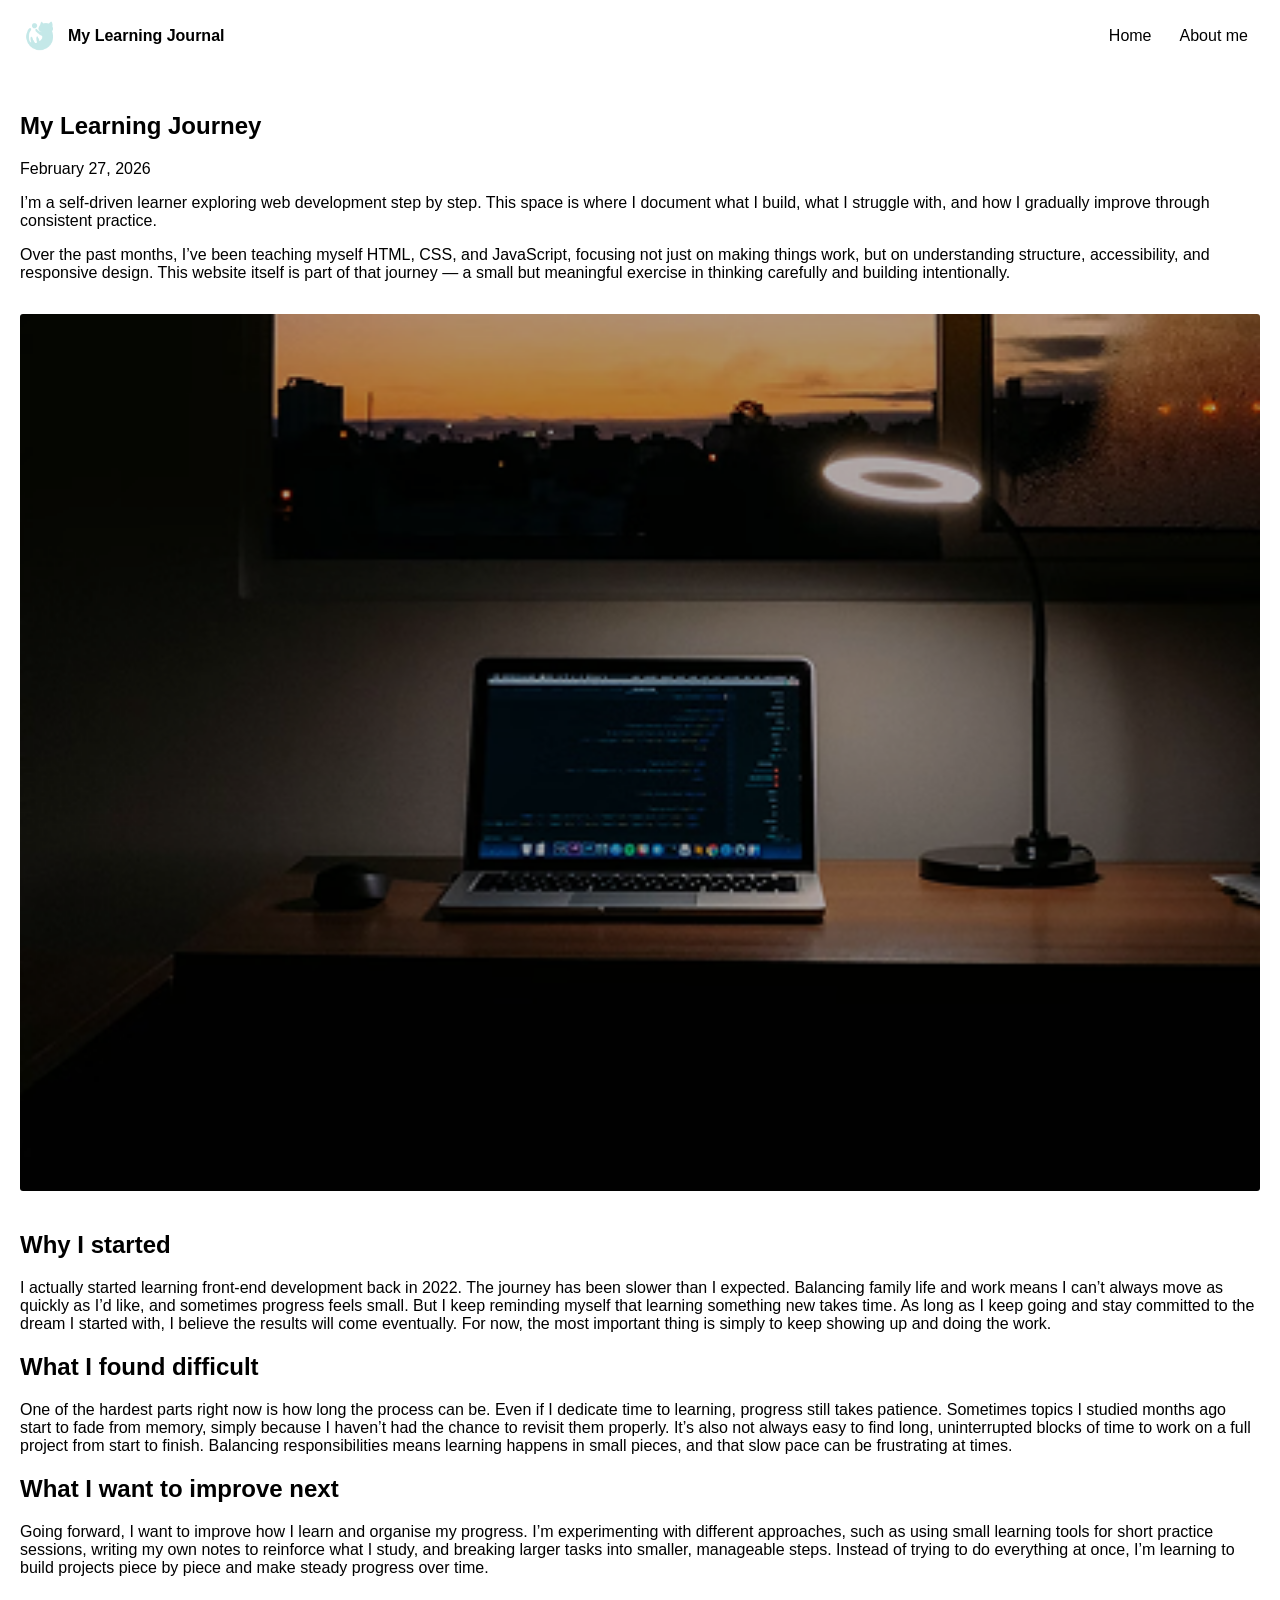
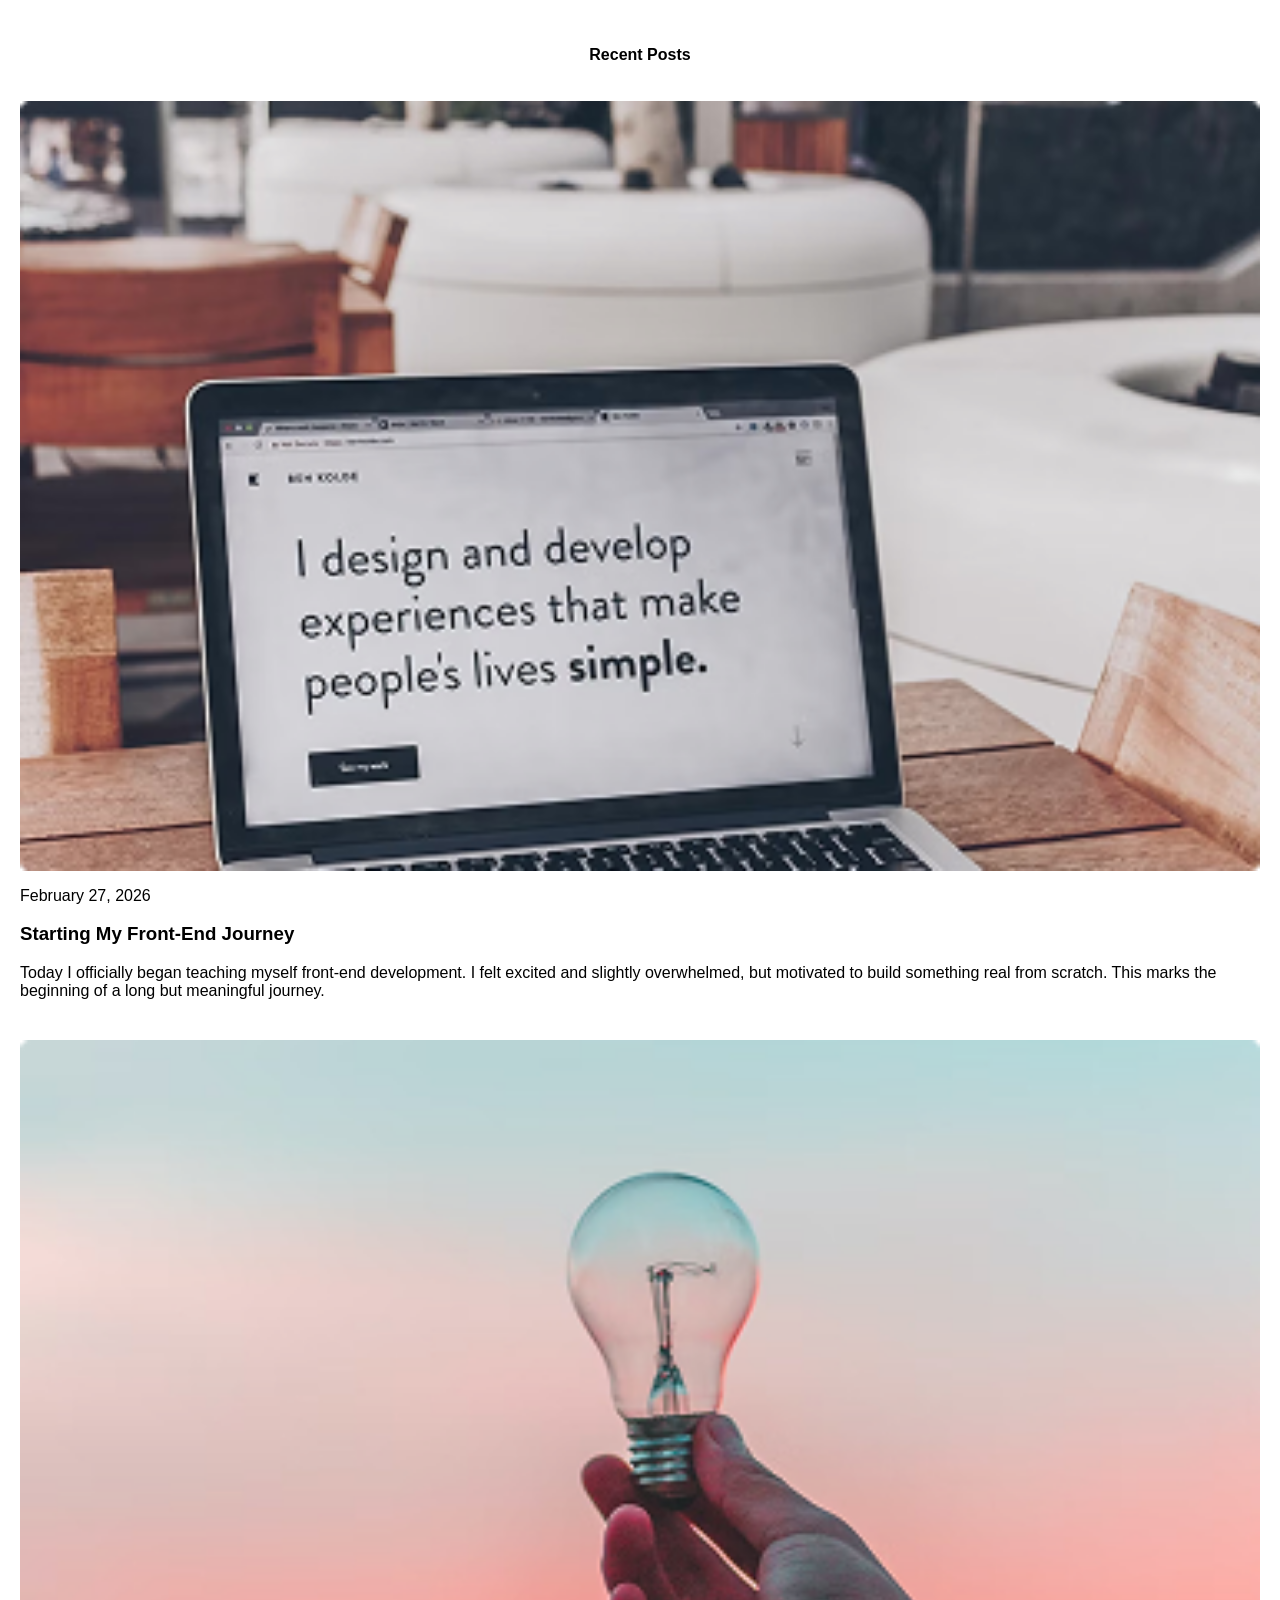
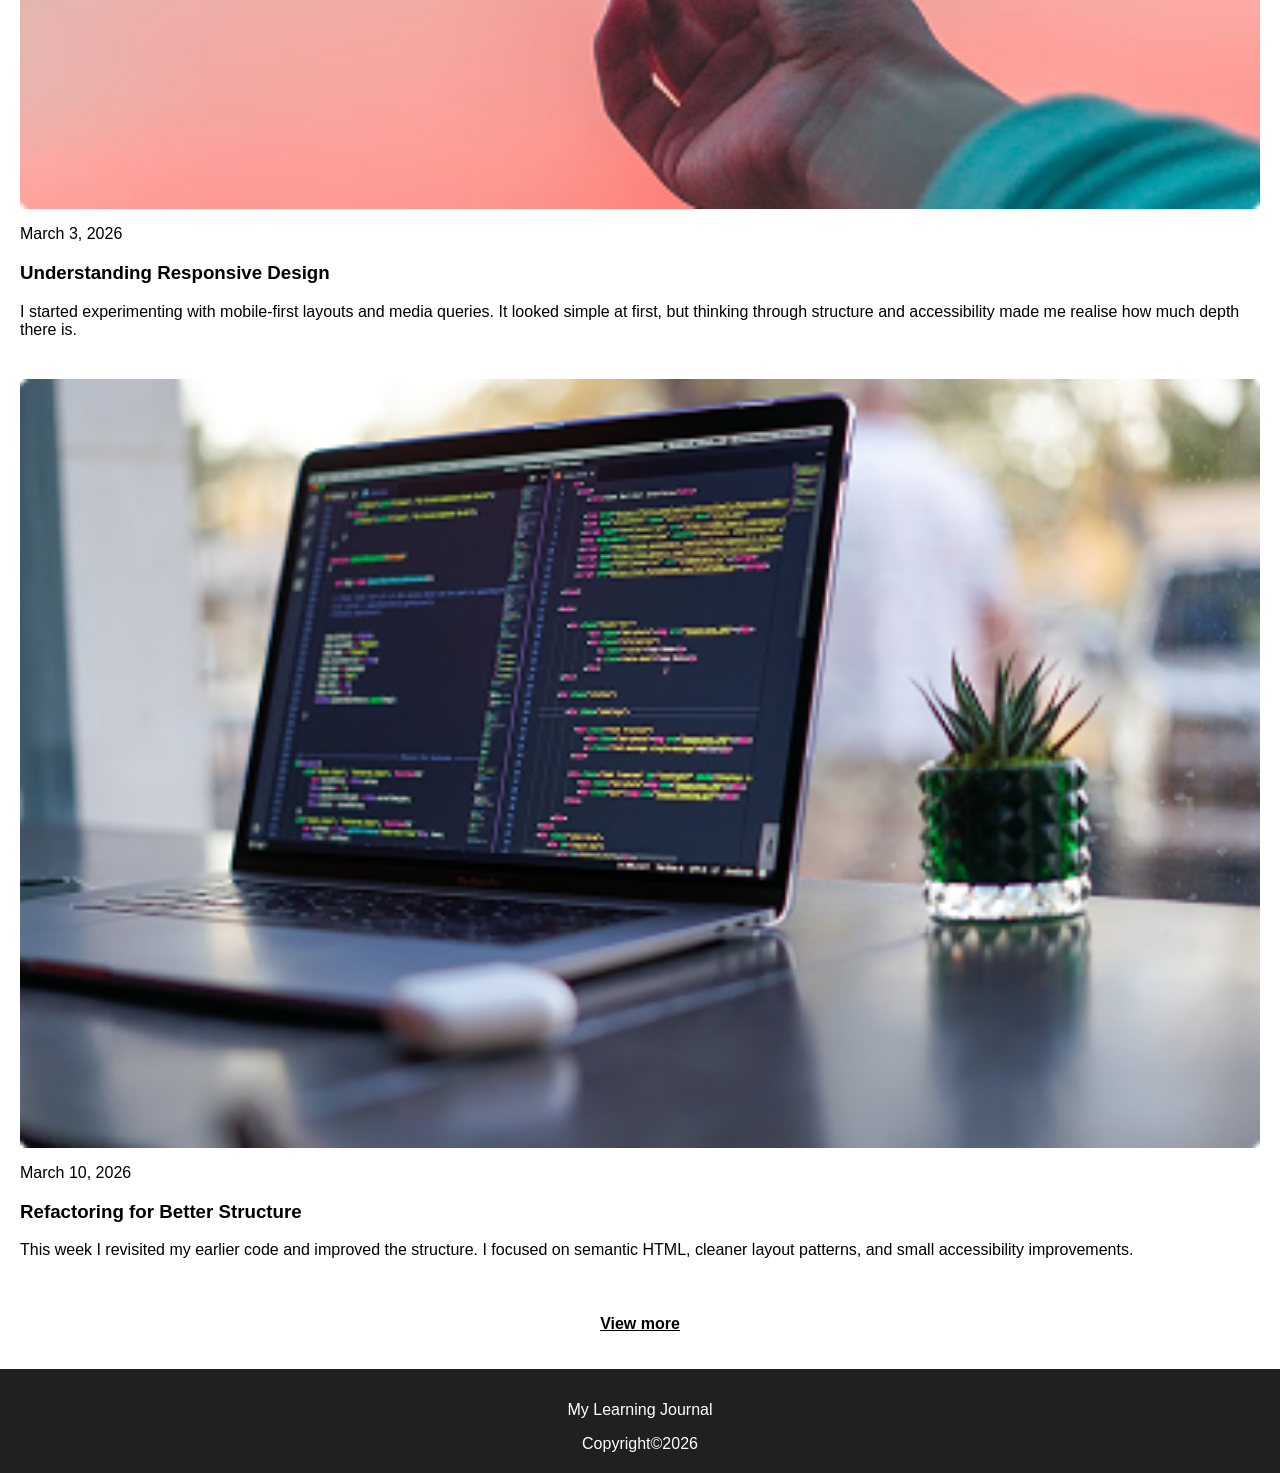
==== my-learning-journal/post-1.html @ 4b877890 "new poster one features" ====
<!doctype html>
<html lang="en">
  <head>
    <meta charset="UTF-8" />
    <meta name="viewport" content="width=device-width, initial-scale=1.0" />
    <title>My Learning Journal</title>
    <link rel="stylesheet" href="style.css" />
    <link rel="preconnect" href="https://fonts.googleapis.com" />
    <link rel="preconnect" href="https://fonts.gstatic.com" crossorigin />
    <link
      href="https://fonts.googleapis.com/css2?family=Google+Sans+Flex:opsz,wght@6..144,1..1000&family=Smythe&display=swap"
      rel="stylesheet"
    />
  </head>
  <body>
    <a class="skip-link" href="#main">Skip to main content</a>

    <header class="site-header">
      <div class="brand">
        <a
          class="brand-link"
          href="index.html"
          aria-label="My Learning Journal home"
        >
          <img src="logo.png" alt="My Learning Journal" class="brand-logo" />
          <span class="brand-title">My Learning Journal</span>
        </a>
      </div>

      <nav class="site-nav" aria-label="Primary">
        <ul class="nav-list">
          <li><a class="nav-link" href="index.html">Home</a></li>
          <li><a class="nav-link" href="about.html">About me</a></li>
        </ul>
      </nav>
    </header>

    <!-- Main content -->

    <main id="main" class="site-main">
      <section class="hero" aria-labelledby="hero-title">
        <h1 id="hero-title">My Learning Journey</h1>
        <p class="date">February 27, 2026</p>
        <p>
          I’m a self-driven learner exploring web development step by step. This
          space is where I document what I build, what I struggle with, and how
          I gradually improve through consistent practice.
        </p>
        <p>
          Over the past months, I’ve been teaching myself HTML, CSS, and
          JavaScript, focusing not just on making things work, but on
          understanding structure, accessibility, and responsive design. This
          website itself is part of that journey — a small but meaningful
          exercise in thinking carefully and building intentionally.
        </p>
        <img
          src="article-image-hero.png"
          alt="Screenshot of my first learning setup"
          class="post-detail-image"
        />
        <div class="post-body">
          <h2>Why I started</h2>
          <p>
            I actually started learning front‑end development back in 2022. The
            journey has been slower than I expected. Balancing family life and
            work means I can’t always move as quickly as I’d like, and sometimes
            progress feels small. But I keep reminding myself that learning
            something new takes time. As long as I keep going and stay committed
            to the dream I started with, I believe the results will come
            eventually. For now, the most important thing is simply to keep
            showing up and doing the work.
          </p>

          <h2>What I found difficult</h2>
          <p>
            One of the hardest parts right now is how long the process can be.
            Even if I dedicate time to learning, progress still takes patience.
            Sometimes topics I studied months ago start to fade from memory,
            simply because I haven’t had the chance to revisit them properly.
            It’s also not always easy to find long, uninterrupted blocks of time
            to work on a full project from start to finish. Balancing
            responsibilities means learning happens in small pieces, and that
            slow pace can be frustrating at times.
          </p>

          <h2>What I want to improve next</h2>
          <p>
            Going forward, I want to improve how I learn and organise my
            progress. I’m experimenting with different approaches, such as using
            small learning tools for short practice sessions, writing my own
            notes to reinforce what I study, and breaking larger tasks into
            smaller, manageable steps. Instead of trying to do everything at
            once, I’m learning to build projects piece by piece and make steady
            progress over time.
          </p>
        </div>
      </section>

      <section class="posts" aria-labelledby="posts-title">
        <h2 id="posts-title">Recent Posts</h2>

        <article class="post-card">
          <a href="post-1.html" class="post-link">
            <img
              src="article-image-01.png"
              alt="Screenshot of my first learning setup"
              class="post-image"
              loading="lazy"
            />

            <div class="post-content">
              <p class="post-date">
                <time datetime="2026-02-27">February 27, 2026</time>
              </p>

              <h3 class="post-title">Starting My Front-End Journey</h3>

              <p class="post-excerpt">
                Today I officially began teaching myself front-end development.
                I felt excited and slightly overwhelmed, but motivated to build
                something real from scratch. This marks the beginning of a long
                but meaningful journey.
              </p>
            </div>
          </a>
        </article>

        <article class="post-card">
          <a href="post-2.html" class="post-link">
            <img
              src="article-image-02.png"
              alt="Working on my first responsive layout"
              class="post-image"
              loading="lazy"
            />

            <div class="post-content">
              <p class="post-date">
                <time datetime="2026-03-03">March 3, 2026</time>
              </p>

              <h3 class="post-title">Understanding Responsive Design</h3>

              <p class="post-excerpt">
                I started experimenting with mobile-first layouts and media
                queries. It looked simple at first, but thinking through
                structure and accessibility made me realise how much depth there
                is.
              </p>
            </div>
          </a>
        </article>

        <article class="post-card">
          <a href="post-3.html" class="post-link">
            <img
              src="article-image-03.png"
              alt="Refactoring and improving layout structure"
              class="post-image"
              loading="lazy"
            />

            <div class="post-content">
              <p class="post-date">
                <time datetime="2026-03-10">March 10, 2026</time>
              </p>

              <h3 class="post-title">Refactoring for Better Structure</h3>

              <p class="post-excerpt">
                This week I revisited my earlier code and improved the
                structure. I focused on semantic HTML, cleaner layout patterns,
                and small accessibility improvements.
              </p>
            </div>
          </a>
        </article>
        <section class="view-more-wrapper">
          <p class="view-more"><a href="posts.html">View more</a></p>
        </section>
      </section>
    </main>

    <footer class="site-footer">
      <p>My Learning Journal</p>
      <p>Copyright&copy;<span id="year">2026</span></p>
    </footer>
  </body>
</html>
---- my-learning-journal/style.css ----
/* accessible skip link */
.skip-link {
  position: absolute;
  left: -999px;
  top: auto;
}

.skip-link:focus {
  left: 1rem;
  top: 1rem;
  background: black;
  color: white;
  padding: 0.5rem 1rem;
  z-index: 1000;
}

/* 
Apply border-box sizing to all elements and their pseudo-elements.
This ensures that padding and border are included inside the element’s width and height,
making layout calculations more predictable and preventing elements from overflowing
their containers.
*/
*,
*::before,
*::after {
  box-sizing: border-box;
}

body {
  margin: 0;
  overflow-x: hidden;
  font-family: "Google Sans Flex", sans-serif;
  font-optical-sizing: auto;
  font-weight: 400;
  font-style: normal;
  font-variation-settings:
    "slnt" 0,
    "wdth" 100,
    "GRAD" 0,
    "ROND" 0;
}

.smythe-regular {
  font-family: "Smythe", system-ui;
  font-weight: 400;
  font-style: normal;
}

.brand-title {
  font-size: 1rem;
}

.nav-list {
  list-style: none;
  margin: 0;
  padding: 0;
  display: flex;
  flex-wrap: wrap;
  gap: 0.25rem;
}

.site-header {
  display: flex;
  justify-content: space-between;
  align-items: center;
  flex-wrap: wrap;
  gap: 0.75rem;
  padding: 1rem 1.25rem;
}

.brand-link {
  display: flex;
  align-items: center;
  min-width: 0;
  gap: 0.5rem;
}

.nav-list li {
  text-decoration: none;
}

.nav-list li a {
  display: block;
  text-decoration: none;
  color: black;
  padding: 0.5rem 0.75rem;
  font-size: 1rem;
}

.brand-logo {
  width: 40px;
  height: auto;
}

.brand a {
  text-decoration: none;
  color: black;
  font-size: 1.5rem;
  font-weight: bold;
}

.hero {
  background-size: cover;
  background-position: center;
  padding: 1.25rem;
  min-height: 100svh;
}

.hero-home {
  background-image: url("article-image-hero.png");
  color: white;
}

.post-detail-image {
  width: 100%;
  height: auto;
  margin: 1rem 0;
  border-radius: 3px;
}
.posts {
  display: flex;
  flex-direction: column;
  align-items: flex-start;
  justify-content: center;
  padding: 1.25rem;
  gap: 1.5rem;
}

.post-card,
.post-link,
.post-content {
  width: 100%;
}

.post-image {
  display: block;
  width: 100%;
  max-width: 100%;
  height: auto;
}

.post-card a {
  text-decoration: none;
  color: black;
}

.post-excerpt {
  font-weight: lighter;
}

/* post-1 specific styles */
#posts-title {
  text-align: center;
  width: 100%;
  font-size: 1rem;
}

@media (max-width: 480px) {
  .site-header {
    align-items: flex-start;
  }

  .brand-link {
    flex-wrap: wrap;
  }

  .nav-list li a {
    padding: 0.5rem;
  }
}

.view-more-wrapper {
  width: 100%;
}

.view-more {
  text-align: center;
}
.view-more a {
  text-decoration: none;
  color: black;
  font-size: 1rem;
  padding: 0.5rem 1rem;
  font-weight: bold;
  text-decoration: underline;
}

/* footer */
.site-footer {
  padding: 1rem 1.25rem;
  height: 6.5rem;
  background-color: #202020;
  color: white;
  text-align: center;
}
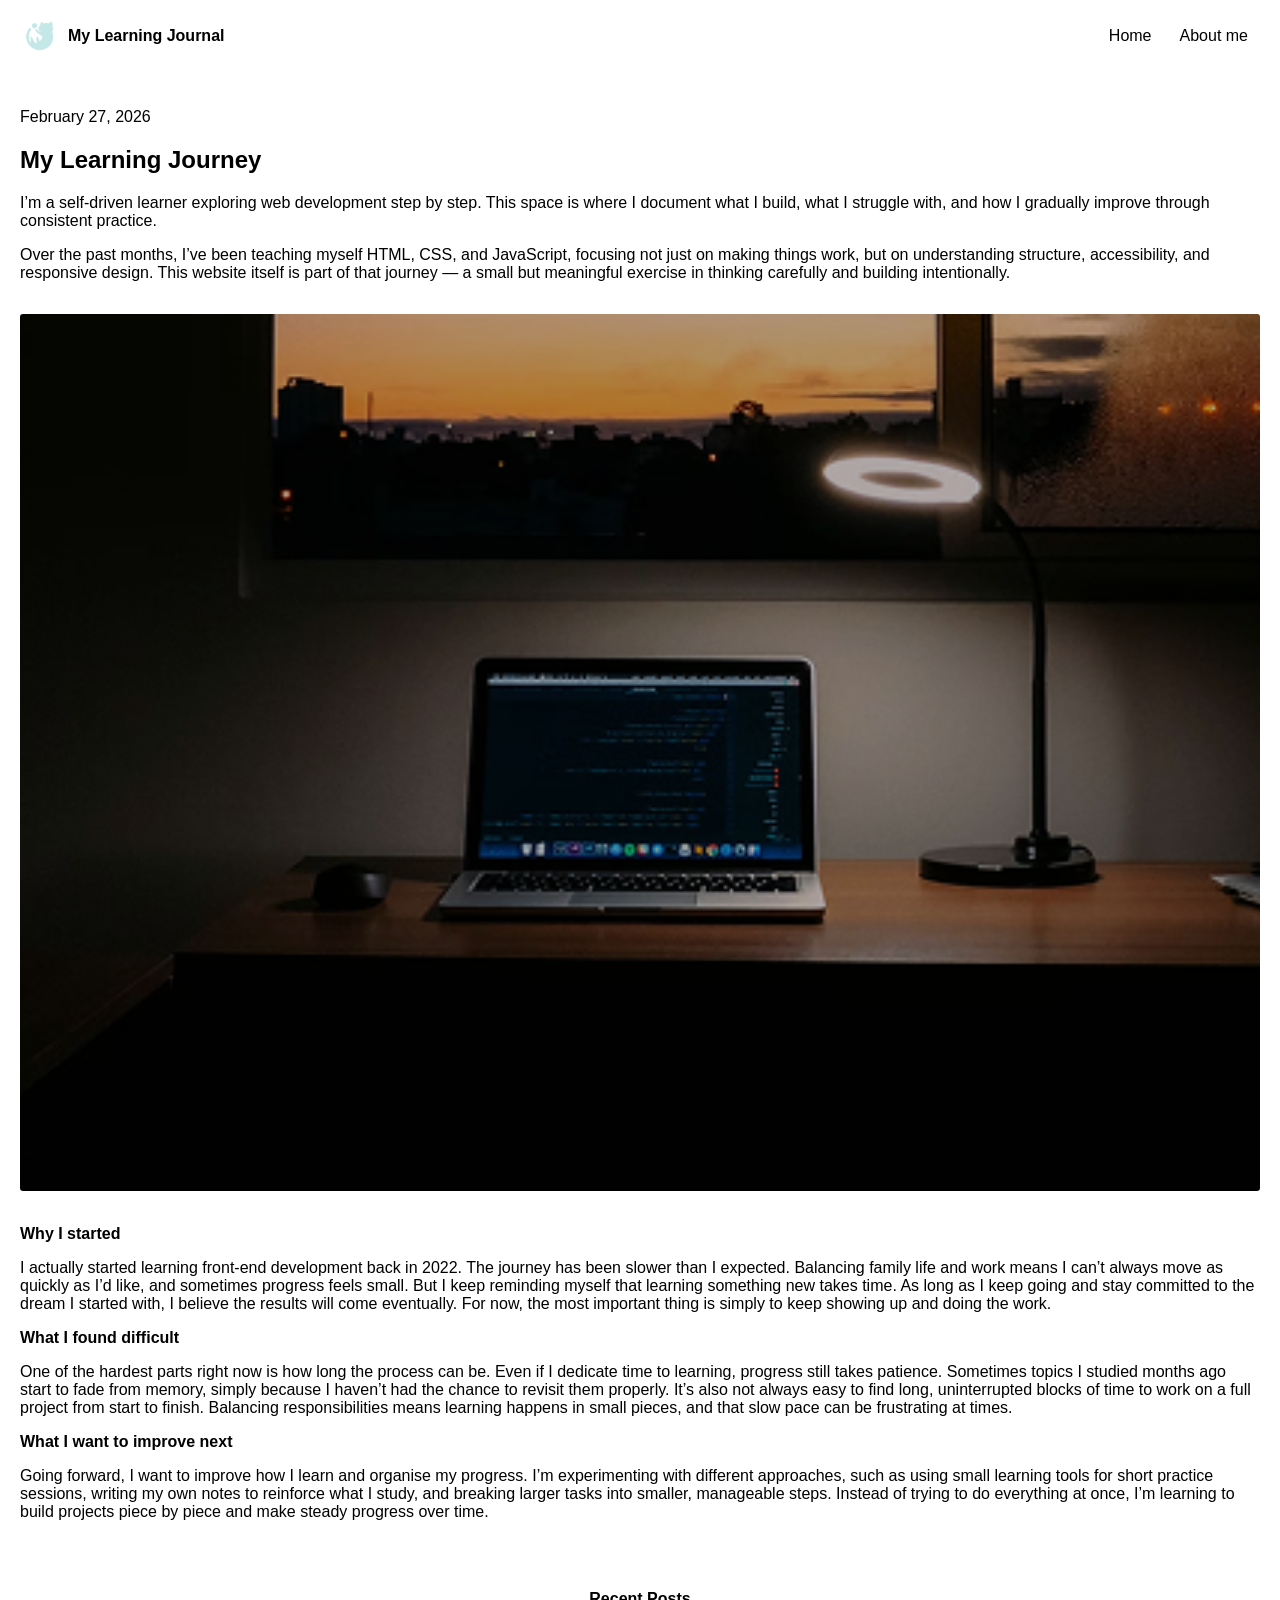
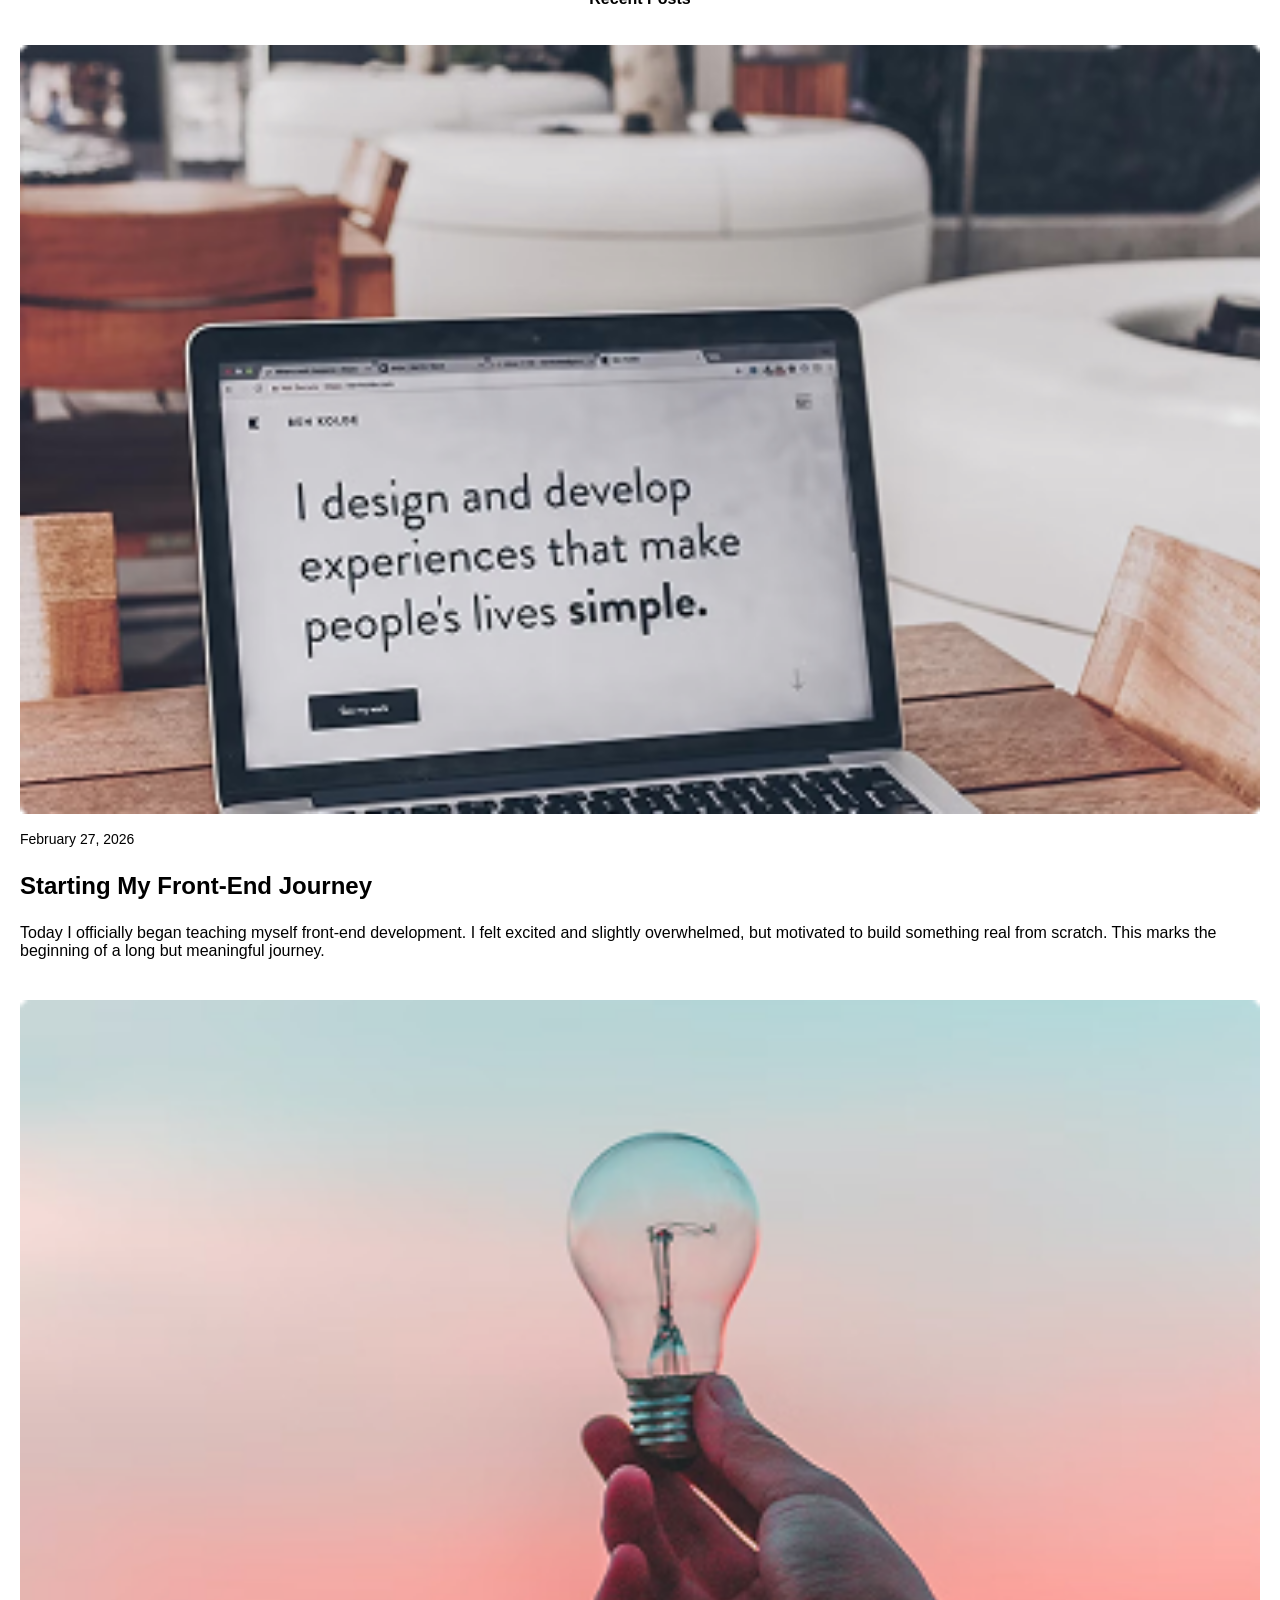
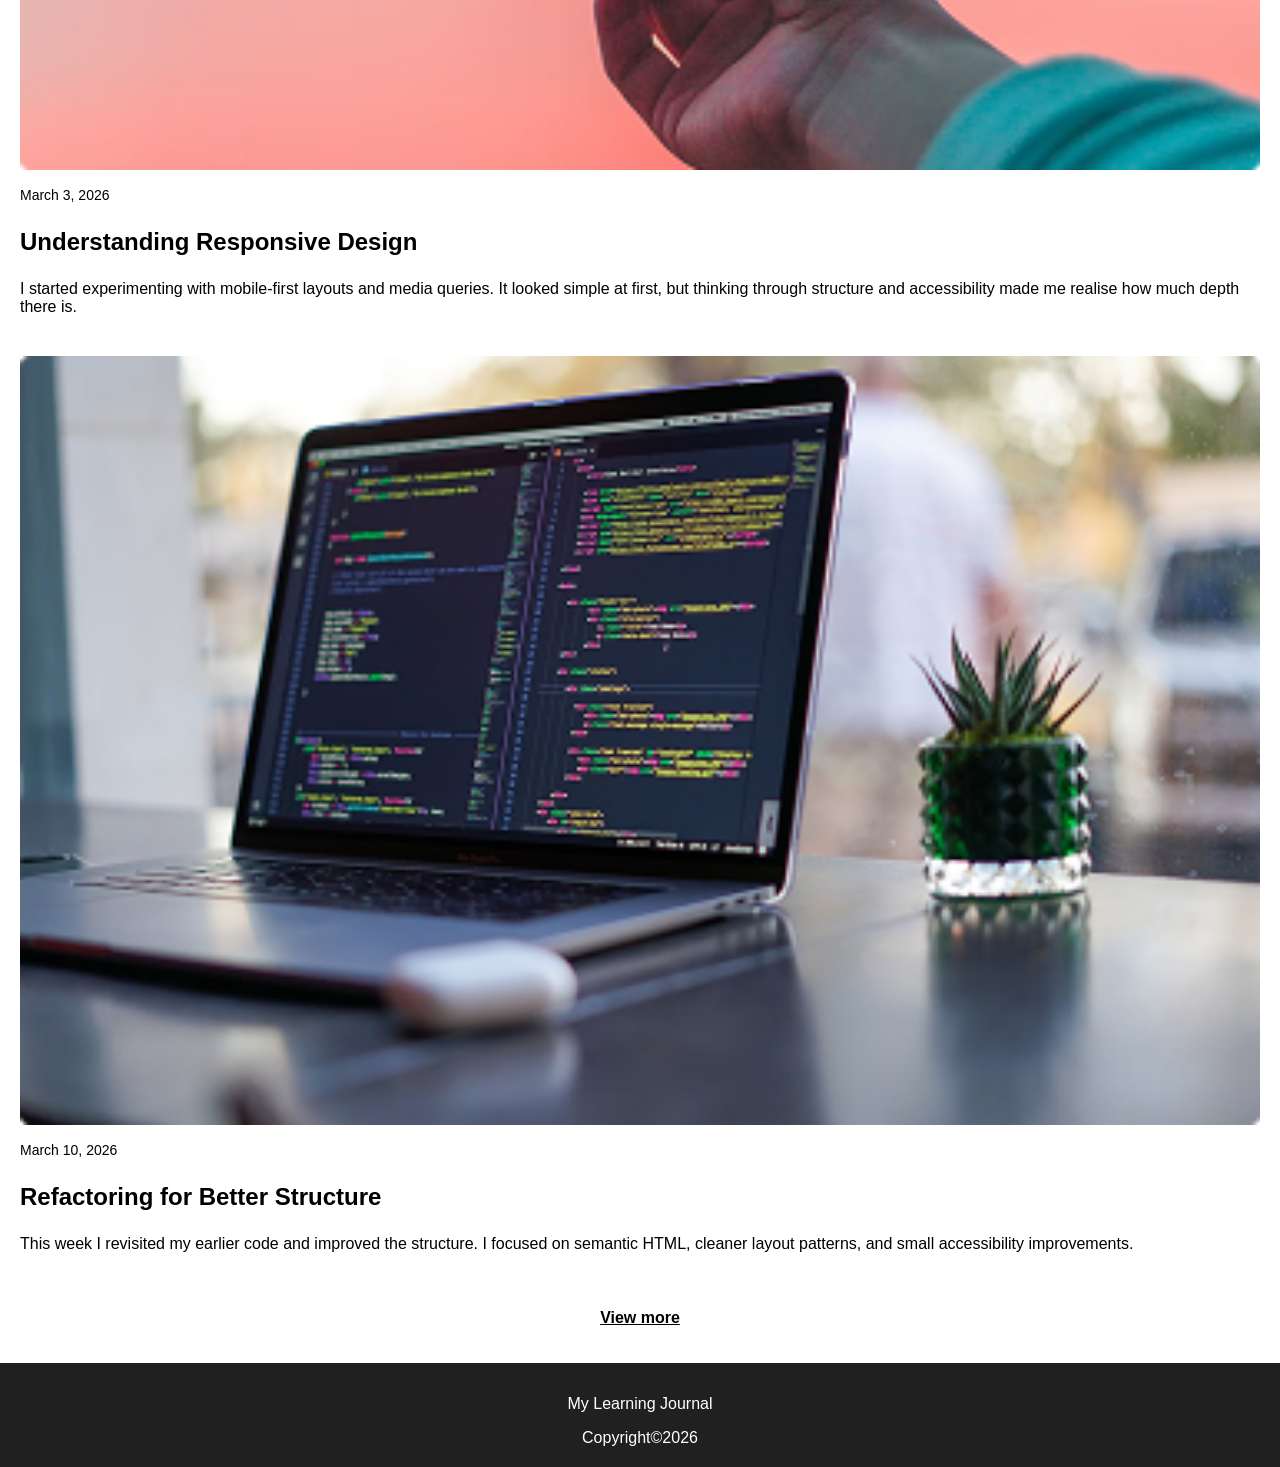
==== commit a52b878f: "I added some font size for page two" ====
--- a/my-learning-journal/post-1.html
+++ b/my-learning-journal/post-1.html
@@ -39,8 +39,8 @@
 
     <main id="main" class="site-main">
       <section class="hero" aria-labelledby="hero-title">
+        <p class="date">February 27, 2026</p>
         <h1 id="hero-title">My Learning Journey</h1>
-        <p class="date">February 27, 2026</p>
         <p>
           I’m a self-driven learner exploring web development step by step. This
           space is where I document what I build, what I struggle with, and how
--- a/my-learning-journal/style.css
+++ b/my-learning-journal/style.css
@@ -98,6 +98,11 @@
   font-size: 1.5rem;
   font-weight: bold;
 }
+ /* main content  */
+ .hero-title {
+  font-size: 2rem;
+ }
+
 
 .hero {
   background-size: cover;
@@ -105,7 +110,9 @@
   padding: 1.25rem;
   min-height: 100svh;
 }
-
+.hero p {
+  font-weight: lighter;
+}
 .hero-home {
   background-image: url("article-image-hero.png");
   color: white;
@@ -126,6 +133,14 @@
   gap: 1.5rem;
 }
 
+.posts time {
+  font-size: 0.875rem;;
+  font-weight: lighter;
+}
+
+.post-title {
+  font-size: 1.5rem;
+}
 .post-card,
 .post-link,
 .post-content {
@@ -152,6 +167,14 @@
 #posts-title {
   text-align: center;
   width: 100%;
+  font-size: 1rem;
+}
+
+.post-body {
+  font-weight: 300;
+}
+
+.post-body h2 {
   font-size: 1rem;
 }
 
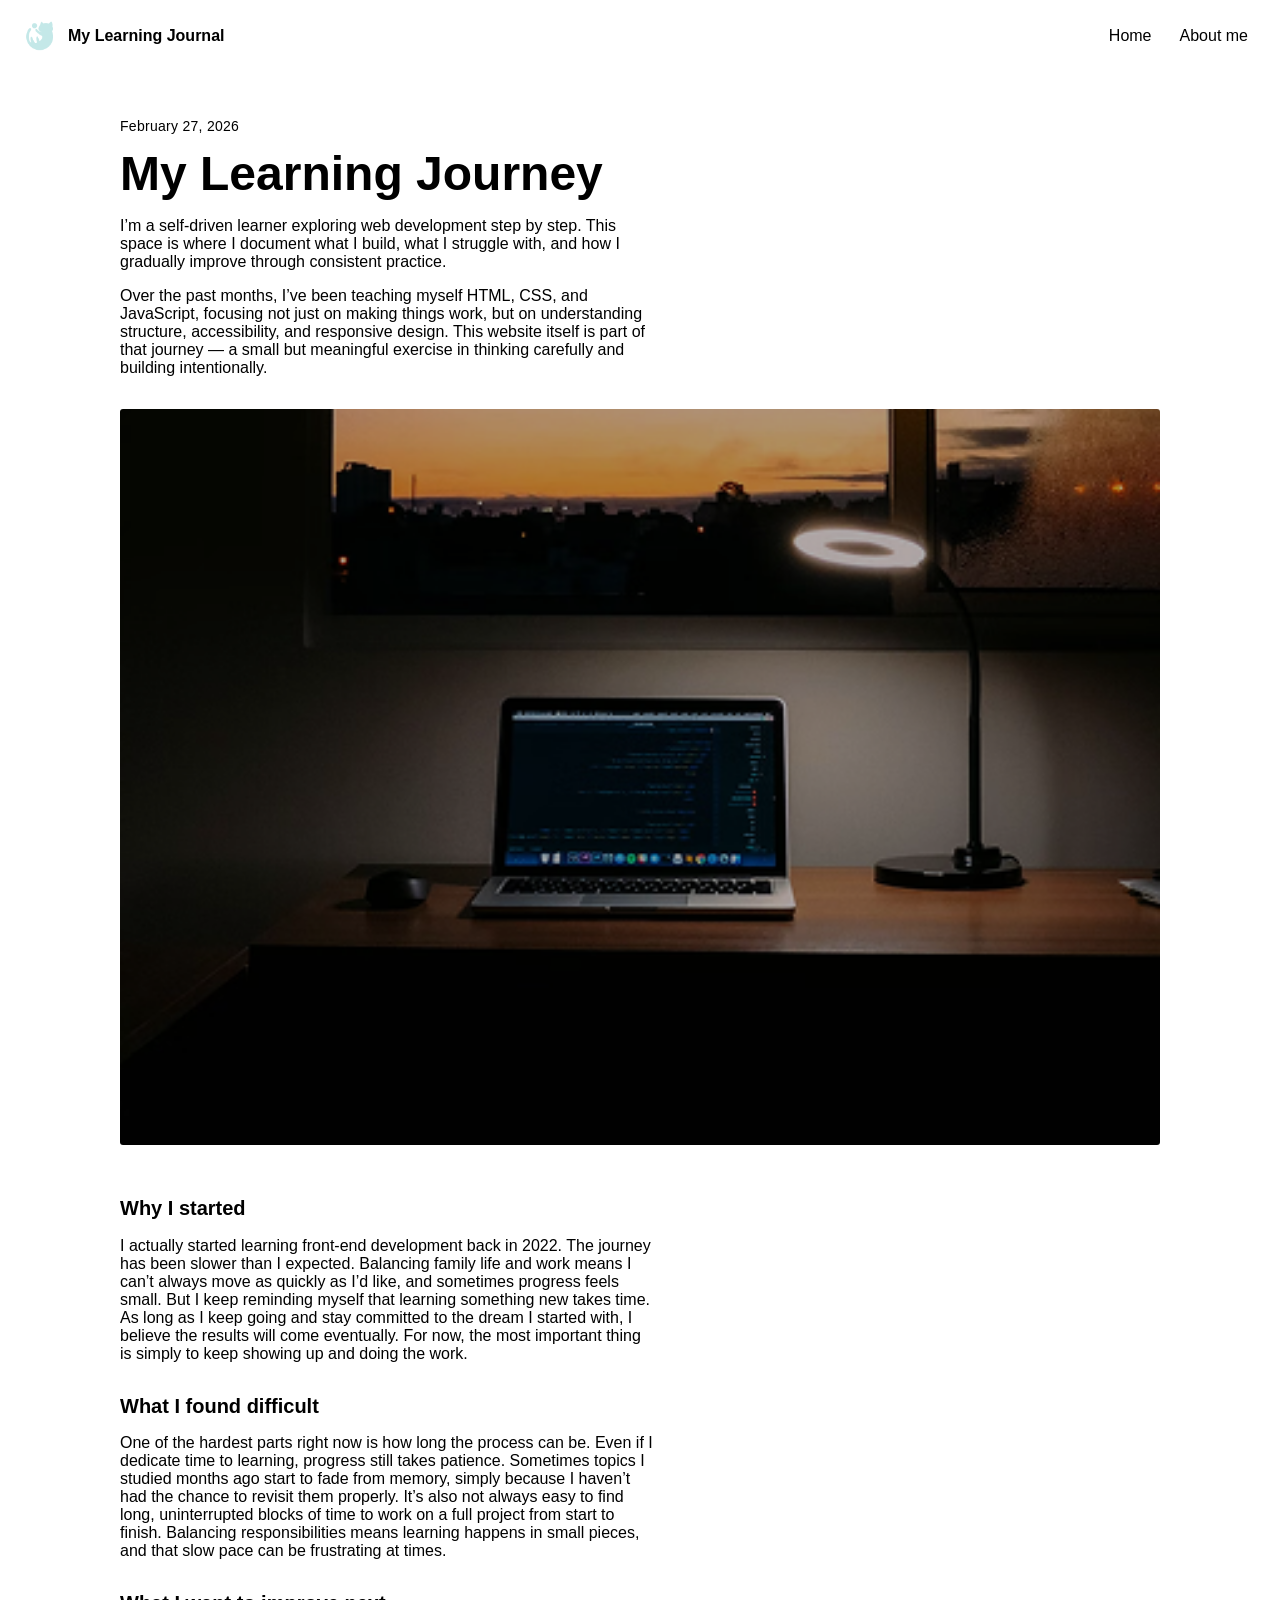
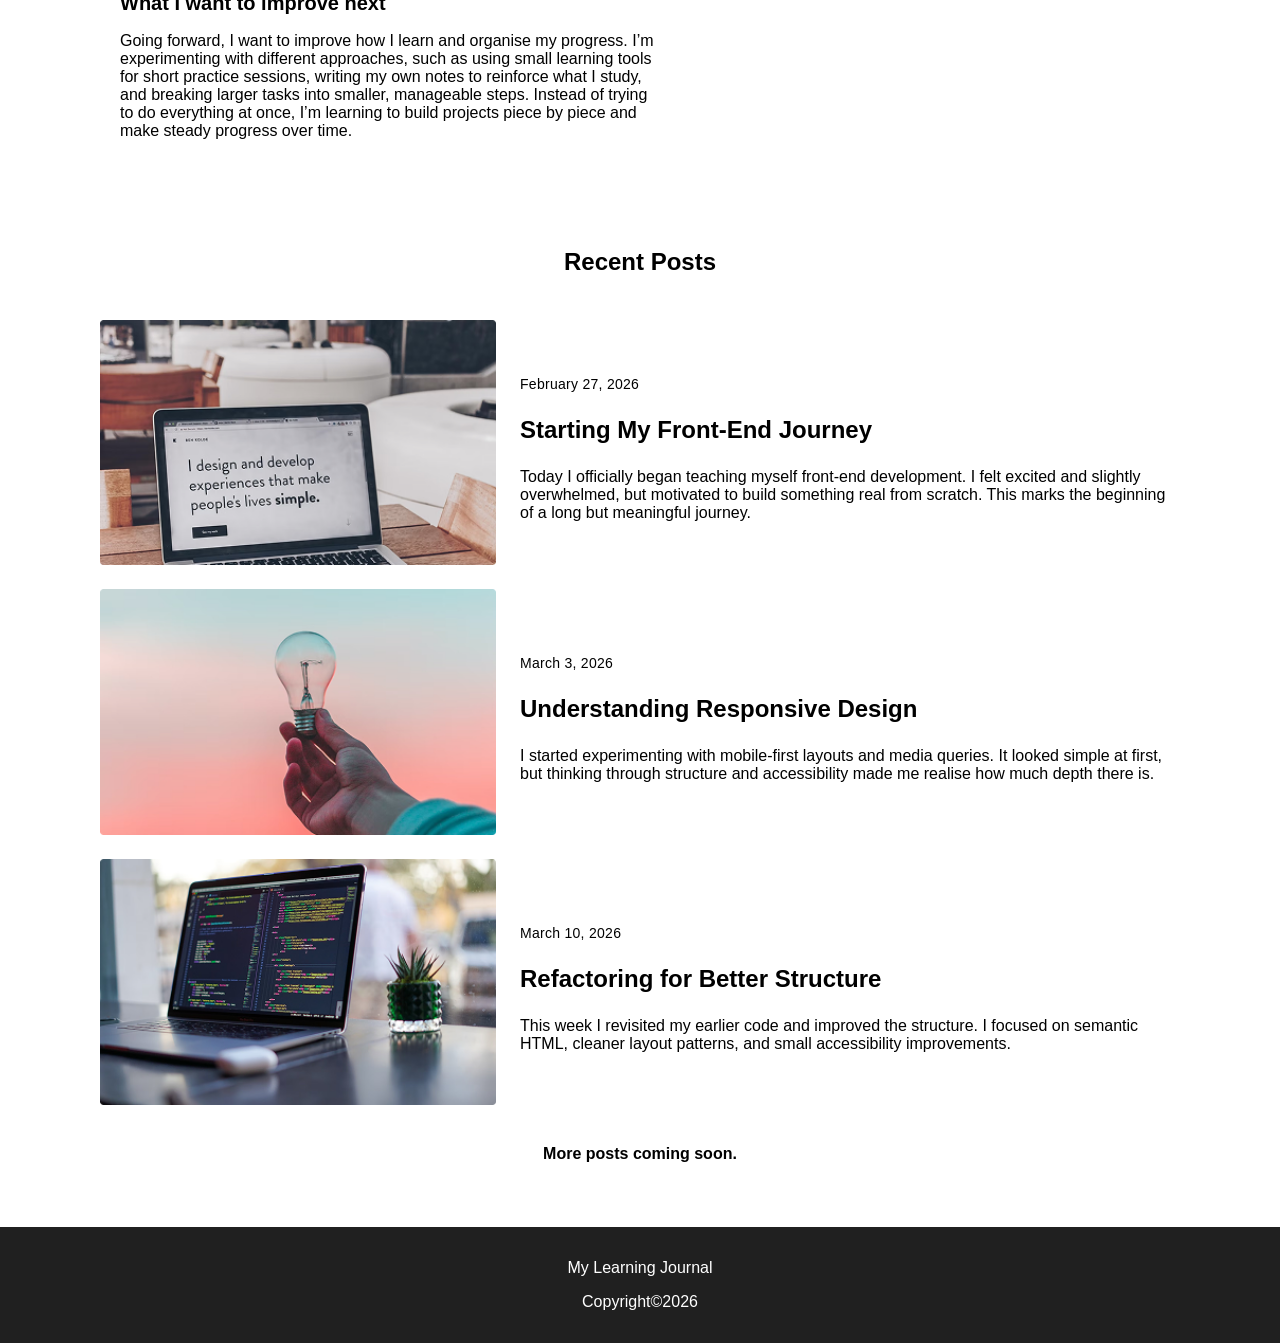
==== commit 8dbf8411: "adding the final parts" ====
--- a/my-learning-journal/post-1.html
+++ b/my-learning-journal/post-1.html
@@ -30,14 +30,14 @@
       <nav class="site-nav" aria-label="Primary">
         <ul class="nav-list">
           <li><a class="nav-link" href="index.html">Home</a></li>
-          <li><a class="nav-link" href="about.html">About me</a></li>
+          <li><a class="nav-link" href="aboutme.html">About me</a></li>
         </ul>
       </nav>
     </header>
 
     <!-- Main content -->
 
-    <main id="main" class="site-main">
+    <main id="main" class="site-main page-content">
       <section class="hero" aria-labelledby="hero-title">
         <p class="date">February 27, 2026</p>
         <h1 id="hero-title">My Learning Journey</h1>
@@ -126,7 +126,7 @@
         </article>
 
         <article class="post-card">
-          <a href="post-2.html" class="post-link">
+          <div class="post-link post-link-static">
             <img
               src="article-image-02.png"
               alt="Working on my first responsive layout"
@@ -148,11 +148,11 @@
                 is.
               </p>
             </div>
-          </a>
+          </div>
         </article>
 
         <article class="post-card">
-          <a href="post-3.html" class="post-link">
+          <div class="post-link post-link-static">
             <img
               src="article-image-03.png"
               alt="Refactoring and improving layout structure"
@@ -173,11 +173,11 @@
                 and small accessibility improvements.
               </p>
             </div>
-          </a>
+          </div>
         </article>
-        <section class="view-more-wrapper">
-          <p class="view-more"><a href="posts.html">View more</a></p>
-        </section>
+        <div class="view-more-wrapper">
+          <p class="view-more">More posts coming soon.</p>
+        </div>
       </section>
     </main>
 
--- a/my-learning-journal/style.css
+++ b/my-learning-journal/style.css
@@ -1,4 +1,4 @@
-/* accessible skip link */
+/* Shared foundation */
 .skip-link {
   position: absolute;
   left: -999px;
@@ -14,12 +14,6 @@
   z-index: 1000;
 }
 
-/* 
-Apply border-box sizing to all elements and their pseudo-elements.
-This ensures that padding and border are included inside the element’s width and height,
-making layout calculations more predictable and preventing elements from overflowing
-their containers.
-*/
 *,
 *::before,
 *::after {
@@ -28,7 +22,6 @@
 
 body {
   margin: 0;
-  overflow-x: hidden;
   font-family: "Google Sans Flex", sans-serif;
   font-optical-sizing: auto;
   font-weight: 400;
@@ -40,12 +33,6 @@
     "ROND" 0;
 }
 
-.smythe-regular {
-  font-family: "Smythe", system-ui;
-  font-weight: 400;
-  font-style: normal;
-}
-
 .brand-title {
   font-size: 1rem;
 }
@@ -73,13 +60,11 @@
   align-items: center;
   min-width: 0;
   gap: 0.5rem;
-}
-
-.nav-list li {
   text-decoration: none;
-}
-
-.nav-list li a {
+  color: black;
+}
+
+.nav-link {
   display: block;
   text-decoration: none;
   color: black;
@@ -92,30 +77,55 @@
   height: auto;
 }
 
-.brand a {
-  text-decoration: none;
-  color: black;
+.brand {
   font-size: 1.5rem;
   font-weight: bold;
 }
- /* main content  */
- .hero-title {
-  font-size: 2rem;
- }
-
+
+.page-content {
+  width: min(100% - 2.5rem, 70rem);
+  margin: 0 auto;
+  padding-left: 1.25rem;
+  padding-right: 1.25rem;
+}
+
+.site-main,
+.about-page {
+  padding-bottom: 3rem;
+}
 
 .hero {
   background-size: cover;
   background-position: center;
-  padding: 1.25rem;
-  min-height: 100svh;
-}
+  min-height: 60svh;
+    padding: 2rem 1.25rem;
+}
+
+.hero h1 {
+  font-size: clamp(2rem, 4vw, 3rem);
+  margin: 0 0 1rem;
+}
+
 .hero p {
-  font-weight: lighter;
-}
+  font-weight: 300;
+  max-width: 60ch;
+}
+
 .hero-home {
-  background-image: url("article-image-hero.png");
+  background-image:
+    linear-gradient(rgba(0, 0, 0, 0.45), rgba(0, 0, 0, 0.45)),
+    url("article-image-hero.png");
+  background-size: cover;
+  background-position: center;
   color: white;
+}
+
+.date,
+.post-date {
+  font-size: 0.875rem;
+  font-weight: 300;
+  letter-spacing: 0.02em;
+  margin-bottom: 0.75rem;
 }
 
 .post-detail-image {
@@ -124,58 +134,135 @@
   margin: 1rem 0;
   border-radius: 3px;
 }
+
 .posts {
   display: flex;
   flex-direction: column;
   align-items: flex-start;
   justify-content: center;
-  padding: 1.25rem;
   gap: 1.5rem;
+  margin-top: 2.5rem;
 }
 
 .posts time {
-  font-size: 0.875rem;;
-  font-weight: lighter;
-}
-
+  font-size: 0.875rem;
+}
+
+#posts-title,
 .post-title {
   font-size: 1.5rem;
 }
+
 .post-card,
 .post-link,
 .post-content {
   width: 100%;
 }
 
+.post-link {
+  display: block;
+  text-decoration: none;
+  color: black;
+}
+
+.post-link-static {
+  cursor: default;
+}
+
 .post-image {
   display: block;
   width: 100%;
   max-width: 100%;
   height: auto;
-}
-
-.post-card a {
-  text-decoration: none;
-  color: black;
+  border-radius: 3px;
 }
 
 .post-excerpt {
-  font-weight: lighter;
-}
-
-/* post-1 specific styles */
+  font-weight: 300;
+  margin-bottom: 0;
+}
+
 #posts-title {
   text-align: center;
   width: 100%;
-  font-size: 1rem;
 }
 
 .post-body {
   font-weight: 300;
+  max-width: 65ch;
 }
 
 .post-body h2 {
-  font-size: 1rem;
+  font-size: 1.25rem;
+  margin-top: 2rem;
+}
+
+.view-more-wrapper {
+  width: 100%;
+}
+
+.view-more {
+  text-align: center;
+  font-weight: 600;
+}
+
+.site-footer {
+  padding: 1rem 1.25rem;
+  min-height: 6.5rem;
+  background-color: #202020;
+  color: white;
+  text-align: center;
+}
+
+/* About page */
+.about-intro {
+  display: grid;
+  grid-template-columns: minmax(180px, 220px) minmax(0, 1fr);
+  align-items: center;
+  gap: 2rem;
+  padding: 2rem 0;
+}
+
+.profile-picture {
+  width: 100%;
+  max-width: 200px;
+  height: auto;
+  border-radius: 50%;
+}
+
+.about-page p {
+  font-weight: 300;
+  max-width: 65ch;
+}
+
+.about-page h2 {
+  font-size: 1.5rem;
+}
+
+.profile {
+  margin: 0;
+}
+
+.about-text {
+  display: grid;
+  gap: 1rem;
+}
+
+.about-title {
+  font-size: clamp(2rem, 4vw, 3rem);
+  margin: 0;
+}
+
+.about-description {
+  margin: 0;
+}
+
+.about-section + .about-section {
+  margin-top: 2rem;
+}
+
+.section-title {
+  font-size: 1.5rem;
 }
 
 @media (max-width: 480px) {
@@ -187,32 +274,45 @@
     flex-wrap: wrap;
   }
 
-  .nav-list li a {
+  .nav-link {
     padding: 0.5rem;
   }
-}
-
-.view-more-wrapper {
-  width: 100%;
-}
-
-.view-more {
-  text-align: center;
-}
-.view-more a {
-  text-decoration: none;
-  color: black;
-  font-size: 1rem;
-  padding: 0.5rem 1rem;
-  font-weight: bold;
-  text-decoration: underline;
-}
-
-/* footer */
-.site-footer {
-  padding: 1rem 1.25rem;
-  height: 6.5rem;
-  background-color: #202020;
-  color: white;
-  text-align: center;
+
+  .hero-home {
+    padding: 2rem 1rem;
+  }
+
+  .about-intro {
+    grid-template-columns: 1fr;
+    gap: 1.25rem;
+  }
+
+  .profile-picture {
+    max-width: 160px;
+  }
+}
+
+/* responsive design  */
+@media (min-width: 768px) {
+  .post-link {
+    display: grid;
+    grid-template-columns: 1fr 2fr;
+    gap: 1.5rem;
+    align-items: center;
+  }
+}
+
+@media (min-width: 1024px) {
+  .post-body {
+    max-width: 70ch;
+  }
+.posts {
+  gap: 1.5rem;
+}
+    .post-link {
+    grid-template-columns: 1.2fr 2fr;
+  }
+  .hero {
+  padding: 2rem 1.25rem;
+}
 }
